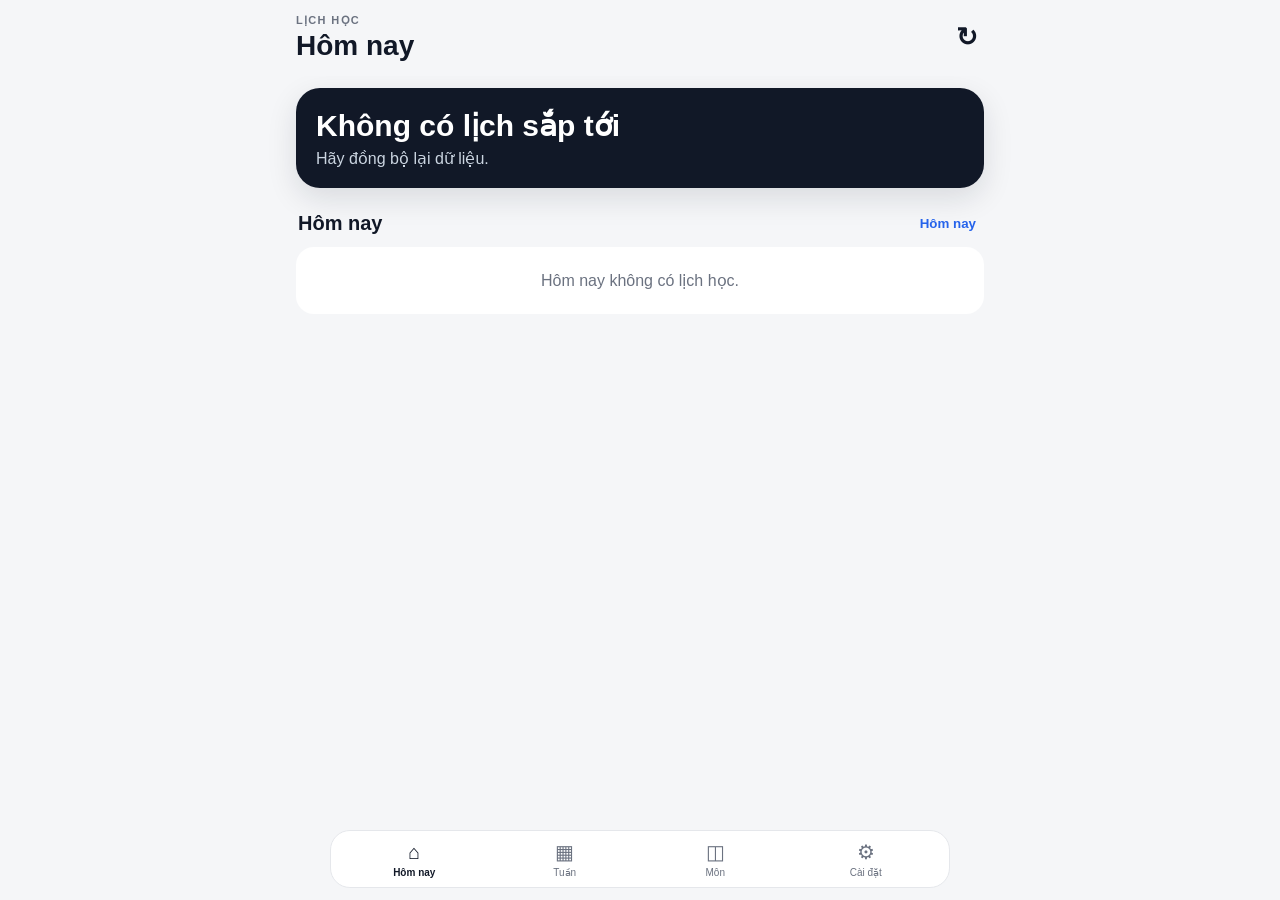
==== index.html @ d0ca8372 "UPDATE" ====
<!doctype html>
<html lang="vi">
<head>
  <meta charset="utf-8">
  <meta name="viewport" content="width=device-width,initial-scale=1,viewport-fit=cover">
  <meta name="theme-color" content="#111827">
  <meta name="apple-mobile-web-app-capable" content="yes">
  <meta name="apple-mobile-web-app-status-bar-style" content="black-translucent">
  <meta name="apple-mobile-web-app-title" content="Lịch học">
  <link rel="manifest" href="manifest.json">
  <link rel="apple-touch-icon" href="icon.svg">
  <link rel="stylesheet" href="styles.css">
  <title>Lịch học</title>
</head>
<body>
  <header class="topbar">
    <div>
      <div class="eyebrow">LỊCH HỌC</div>
      <h1 id="pageTitle">Hôm nay</h1>
    </div>
    <button class="icon-btn" id="syncBtn" aria-label="Đồng bộ">↻</button>
  </header>

  <main id="app">
    <section id="home" class="page active">
      <div id="summaryCard" class="hero-card"></div>
      <div class="section-head"><h2>Hôm nay</h2><button id="todayBtn" class="text-btn">Hôm nay</button></div>
      <div id="todayList"></div>
    </section>

    <section id="week" class="page">
      <div class="section-head">
        <h2>Tuần này</h2>
        <input id="weekPicker" type="date" aria-label="Chọn ngày">
      </div>
      <div id="weekGrid"></div>
    </section>

    <section id="subjects" class="page">
      <div class="section-head"><h2>Môn học</h2></div>
      <div id="subjectList"></div>
    </section>

    <section id="settings" class="page">
      <div class="section-head"><h2>Cài đặt</h2></div>
      <div class="settings-card">
        <label>URL dữ liệu JSON / Apps Script
          <input id="apiUrl" type="url" placeholder="https://script.google.com/macros/s/.../exec">
        </label>
        <label>URL CSV Google Sheets (dùng nếu chưa có API)
          <input id="csvUrl" type="url" placeholder="https://docs.google.com/spreadsheets/d/.../export?format=csv&gid=...">
        </label>
        <label>Nhắc trước (phút)
          <select id="reminderMinutes">
            <option value="5">5</option><option value="10">10</option><option value="15" selected>15</option>
            <option value="30">30</option><option value="60">60</option>
          </select>
        </label>
        <div class="settings-actions">
          <button id="saveSettings" class="primary">Lưu cấu hình</button>
          <button id="notifyBtn" class="secondary">Cho phép thông báo</button>
          <button id="demoBtn" class="secondary">Dùng dữ liệu mẫu</button>
        </div>
        <p class="hint">App lưu lịch đã đồng bộ trong máy để vẫn xem được khi mất mạng. Trên iPhone, hãy mở app bằng Safari rồi chọn “Add to Home Screen”.</p>
      </div>
      <div class="settings-card">
        <h3>Trạng thái</h3>
        <div id="status"></div>
      </div>
    </section>
  </main>

  <nav class="bottom-nav">
    <button data-page="home" class="nav-item active"><span>⌂</span><small>Hôm nay</small></button>
    <button data-page="week" class="nav-item"><span>▦</span><small>Tuần</small></button>
    <button data-page="subjects" class="nav-item"><span>◫</span><small>Môn</small></button>
    <button data-page="settings" class="nav-item"><span>⚙</span><small>Cài đặt</small></button>
  </nav>

  <script src="app.js"></script>
</body>
</html>
---- styles.css ----
*{box-sizing:border-box}html,body{margin:0;background:#f5f6f8;color:#111827;font-family:-apple-system,BlinkMacSystemFont,"SF Pro Display","Segoe UI",sans-serif}body{padding-bottom:90px}.topbar{position:sticky;top:0;z-index:5;padding:calc(14px + env(safe-area-inset-top)) 18px 14px;background:rgba(245,246,248,.94);backdrop-filter:blur(16px);display:flex;justify-content:space-between;align-items:center}.eyebrow{font-size:11px;font-weight:700;letter-spacing:.12em;color:#6b7280}h1{font-size:28px;line-height:1.1;margin:4px 0 0}h2{font-size:20px;margin:0}h3{font-size:16px;margin:0 0 12px}.page{display:none;padding:8px 16px 24px;max-width:720px;margin:auto}.page.active{display:block}.hero-card{background:#111827;color:white;border-radius:24px;padding:20px;margin:4px 0 24px;box-shadow:0 10px 30px rgba(17,24,39,.12)}.hero-card .big{font-size:30px;font-weight:750}.hero-card .muted{color:#cbd5e1;margin-top:6px}.section-head{display:flex;justify-content:space-between;align-items:center;margin:18px 2px 12px}.text-btn,.icon-btn{border:0;background:transparent;color:#2563eb;font-weight:650}.icon-btn{font-size:26px;color:#111827}.event{background:white;border-radius:18px;padding:15px;margin:10px 0;display:grid;grid-template-columns:66px 1fr;gap:12px;box-shadow:0 2px 10px rgba(0,0,0,.04)}.event .time{font-weight:750;font-size:14px}.event .subject{font-weight:700;font-size:16px}.event .meta{font-size:13px;color:#6b7280;margin-top:5px}.event.current{outline:2px solid #111827}.event.done{opacity:.55}.day-card{background:white;border-radius:18px;padding:14px;margin:10px 0}.day-title{display:flex;justify-content:space-between;font-weight:750}.empty{background:white;border-radius:18px;padding:24px;text-align:center;color:#6b7280}.subject-card,.settings-card{background:white;border-radius:18px;padding:16px;margin:10px 0}.subject-row{display:flex;justify-content:space-between;gap:10px}.badge{display:inline-block;padding:5px 8px;border-radius:999px;background:#eef2ff;color:#3730a3;font-size:11px;font-weight:700}.settings-card label{display:block;font-size:13px;font-weight:650;margin:14px 0}.settings-card input,.settings-card select{width:100%;margin-top:7px;padding:12px;border:1px solid #d1d5db;border-radius:12px;background:#fff;font-size:14px}.settings-actions{display:grid;gap:9px;margin-top:16px}.primary,.secondary{border:0;border-radius:13px;padding:12px;font-weight:700}.primary{background:#111827;color:#fff}.secondary{background:#eef0f3;color:#111827}.hint{font-size:12px;line-height:1.5;color:#6b7280}.bottom-nav{position:fixed;z-index:10;bottom:0;left:0;right:0;padding:8px 8px calc(8px + env(safe-area-inset-bottom));background:rgba(255,255,255,.94);backdrop-filter:blur(18px);border-top:1px solid #e5e7eb;display:grid;grid-template-columns:repeat(4,1fr)}.nav-item{border:0;background:transparent;color:#6b7280;font-size:20px}.nav-item small{display:block;font-size:10px;margin-top:3px}.nav-item.active{color:#111827;font-weight:750}@media(min-width:700px){.bottom-nav{left:50%;right:auto;width:620px;transform:translateX(-50%);border:1px solid #e5e7eb;border-radius:20px;bottom:12px}.topbar{padding-left:max(18px,calc((100vw - 720px)/2 + 16px));padding-right:max(18px,calc((100vw - 720px)/2 + 16px))}}
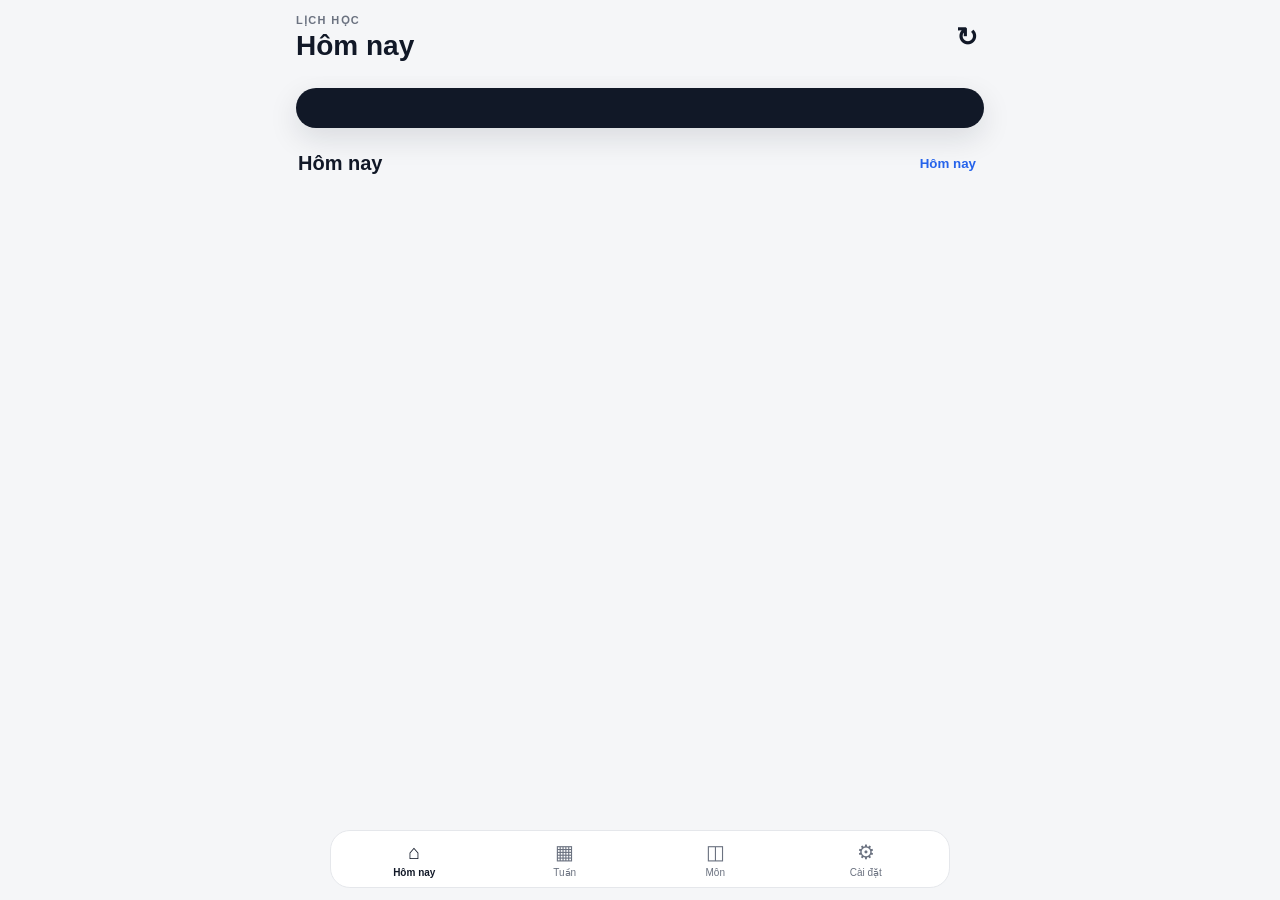
==== commit 78ec82ab: "feat: rebuild schedule PWA shell" ====
--- a/index.html
+++ b/index.html
@@ -13,70 +13,64 @@
   <title>Lịch học</title>
 </head>
 <body>
-  <header class="topbar">
-    <div>
-      <div class="eyebrow">LỊCH HỌC</div>
-      <h1 id="pageTitle">Hôm nay</h1>
+<header class="topbar">
+  <div><div class="eyebrow">LỊCH HỌC</div><h1 id="pageTitle">Hôm nay</h1></div>
+  <button class="icon-btn" id="syncBtn" aria-label="Đồng bộ">↻</button>
+</header>
+
+<main>
+  <section id="home" class="page active">
+    <div id="summaryCard" class="hero-card"></div>
+    <div class="section-head"><h2>Hôm nay</h2><button id="todayBtn" class="text-btn">Hôm nay</button></div>
+    <div id="todayList"></div>
+  </section>
+
+  <section id="week" class="page">
+    <div class="section-head"><h2>7 ngày</h2><input id="weekPicker" type="date" aria-label="Chọn ngày"></div>
+    <div id="weekGrid"></div>
+  </section>
+
+  <section id="subjects" class="page">
+    <div class="section-head"><h2>Môn học</h2></div>
+    <div id="subjectList"></div>
+  </section>
+
+  <section id="settings" class="page">
+    <div class="section-head"><h2>Cài đặt</h2></div>
+    <div class="settings-card">
+      <label>Apps Script Web App URL
+        <input id="apiUrl" type="url" placeholder="https://script.google.com/macros/s/.../exec" autocomplete="off">
+      </label>
+      <label>API token nếu Apps Script đã bật token
+        <input id="apiToken" type="password" placeholder="Không bắt buộc" autocomplete="off">
+      </label>
+      <label>Nhắc trước
+        <select id="reminderMinutes">
+          <option value="5">5 phút</option><option value="10">10 phút</option>
+          <option value="15" selected>15 phút</option><option value="30">30 phút</option>
+          <option value="60">60 phút</option>
+        </select>
+      </label>
+      <div class="settings-actions">
+        <button id="saveSettings" class="primary">Lưu & đồng bộ</button>
+        <button id="notifyBtn" class="secondary">Cho phép thông báo</button>
+        <button id="demoBtn" class="secondary">Dữ liệu mẫu</button>
+      </div>
+      <p class="hint">Lịch đã đồng bộ được lưu trên máy để xem offline. Trên iPhone: mở bằng Safari → Chia sẻ → Add to Home Screen.</p>
     </div>
-    <button class="icon-btn" id="syncBtn" aria-label="Đồng bộ">↻</button>
-  </header>
+    <div class="settings-card">
+      <h3>Trạng thái</h3>
+      <div id="status">Chưa đồng bộ</div>
+    </div>
+  </section>
+</main>
 
-  <main id="app">
-    <section id="home" class="page active">
-      <div id="summaryCard" class="hero-card"></div>
-      <div class="section-head"><h2>Hôm nay</h2><button id="todayBtn" class="text-btn">Hôm nay</button></div>
-      <div id="todayList"></div>
-    </section>
-
-    <section id="week" class="page">
-      <div class="section-head">
-        <h2>Tuần này</h2>
-        <input id="weekPicker" type="date" aria-label="Chọn ngày">
-      </div>
-      <div id="weekGrid"></div>
-    </section>
-
-    <section id="subjects" class="page">
-      <div class="section-head"><h2>Môn học</h2></div>
-      <div id="subjectList"></div>
-    </section>
-
-    <section id="settings" class="page">
-      <div class="section-head"><h2>Cài đặt</h2></div>
-      <div class="settings-card">
-        <label>URL dữ liệu JSON / Apps Script
-          <input id="apiUrl" type="url" placeholder="https://script.google.com/macros/s/.../exec">
-        </label>
-        <label>URL CSV Google Sheets (dùng nếu chưa có API)
-          <input id="csvUrl" type="url" placeholder="https://docs.google.com/spreadsheets/d/.../export?format=csv&gid=...">
-        </label>
-        <label>Nhắc trước (phút)
-          <select id="reminderMinutes">
-            <option value="5">5</option><option value="10">10</option><option value="15" selected>15</option>
-            <option value="30">30</option><option value="60">60</option>
-          </select>
-        </label>
-        <div class="settings-actions">
-          <button id="saveSettings" class="primary">Lưu cấu hình</button>
-          <button id="notifyBtn" class="secondary">Cho phép thông báo</button>
-          <button id="demoBtn" class="secondary">Dùng dữ liệu mẫu</button>
-        </div>
-        <p class="hint">App lưu lịch đã đồng bộ trong máy để vẫn xem được khi mất mạng. Trên iPhone, hãy mở app bằng Safari rồi chọn “Add to Home Screen”.</p>
-      </div>
-      <div class="settings-card">
-        <h3>Trạng thái</h3>
-        <div id="status"></div>
-      </div>
-    </section>
-  </main>
-
-  <nav class="bottom-nav">
-    <button data-page="home" class="nav-item active"><span>⌂</span><small>Hôm nay</small></button>
-    <button data-page="week" class="nav-item"><span>▦</span><small>Tuần</small></button>
-    <button data-page="subjects" class="nav-item"><span>◫</span><small>Môn</small></button>
-    <button data-page="settings" class="nav-item"><span>⚙</span><small>Cài đặt</small></button>
-  </nav>
-
-  <script src="app.js"></script>
+<nav class="bottom-nav">
+  <button data-page="home" class="nav-item active"><span>⌂</span><small>Hôm nay</small></button>
+  <button data-page="week" class="nav-item"><span>▦</span><small>Tuần</small></button>
+  <button data-page="subjects" class="nav-item"><span>◫</span><small>Môn</small></button>
+  <button data-page="settings" class="nav-item"><span>⚙</span><small>Cài đặt</small></button>
+</nav>
+<script src="app.js"></script>
 </body>
 </html>
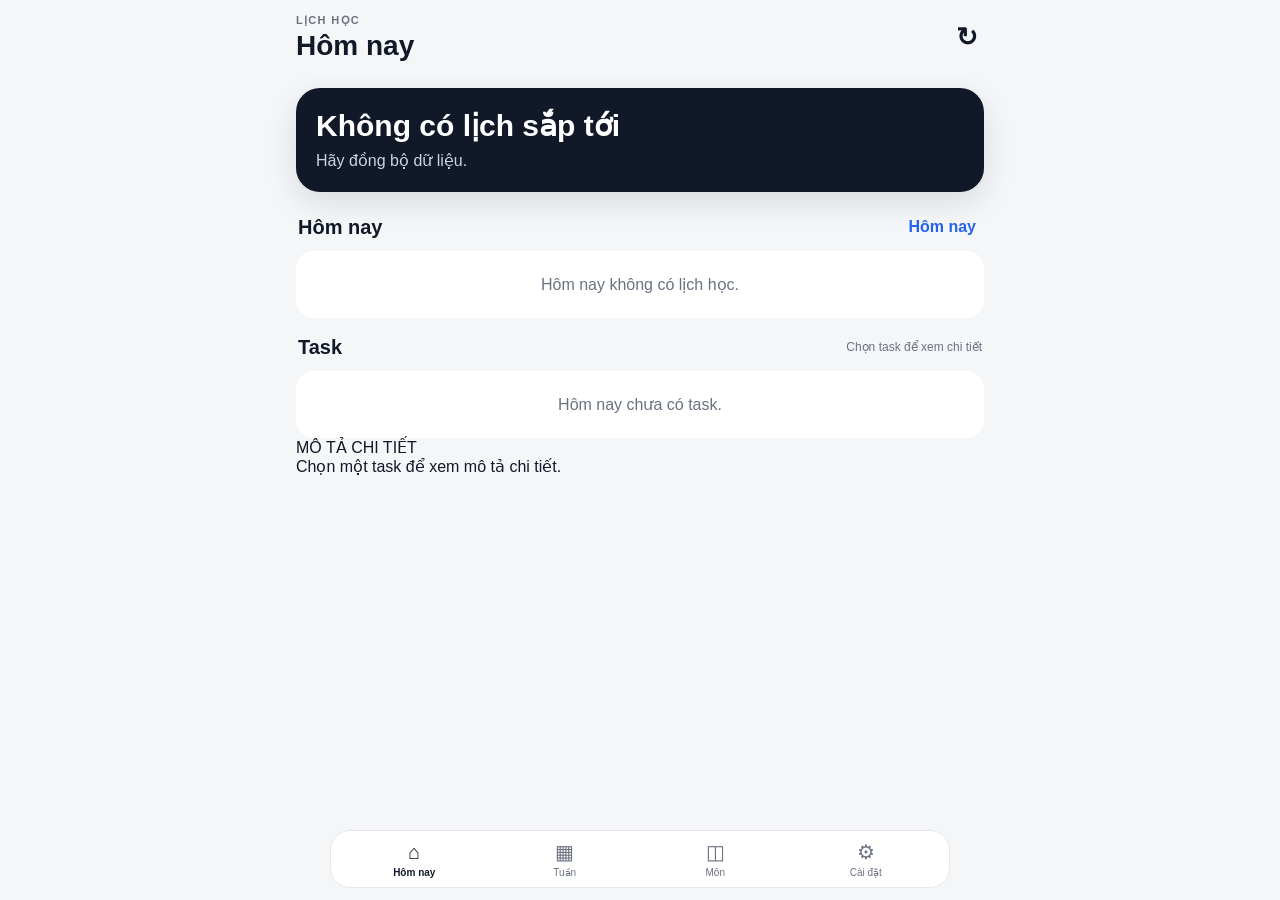
==== commit 21663edd: "feat: add task and detail sections" ====
--- a/index.html
+++ b/index.html
@@ -23,6 +23,13 @@
     <div id="summaryCard" class="hero-card"></div>
     <div class="section-head"><h2>Hôm nay</h2><button id="todayBtn" class="text-btn">Hôm nay</button></div>
     <div id="todayList"></div>
+
+    <div class="section-head task-head"><h2>Task</h2><span class="hint">Chọn task để xem chi tiết</span></div>
+    <div id="taskList" class="task-list"></div>
+    <div class="detail-card">
+      <div class="detail-label">MÔ TẢ CHI TIẾT</div>
+      <div id="taskDetail" class="task-detail"></div>
+    </div>
   </section>
 
   <section id="week" class="page">
--- a/styles.css
+++ b/styles.css
@@ -1 +1,23 @@
-*{box-sizing:border-box}html,body{margin:0;background:#f5f6f8;color:#111827;font-family:-apple-system,BlinkMacSystemFont,"SF Pro Display","Segoe UI",sans-serif}body{padding-bottom:90px}.topbar{position:sticky;top:0;z-index:5;padding:calc(14px + env(safe-area-inset-top)) 18px 14px;background:rgba(245,246,248,.94);backdrop-filter:blur(16px);display:flex;justify-content:space-between;align-items:center}.eyebrow{font-size:11px;font-weight:700;letter-spacing:.12em;color:#6b7280}h1{font-size:28px;line-height:1.1;margin:4px 0 0}h2{font-size:20px;margin:0}h3{font-size:16px;margin:0 0 12px}.page{display:none;padding:8px 16px 24px;max-width:720px;margin:auto}.page.active{display:block}.hero-card{background:#111827;color:white;border-radius:24px;padding:20px;margin:4px 0 24px;box-shadow:0 10px 30px rgba(17,24,39,.12)}.hero-card .big{font-size:30px;font-weight:750}.hero-card .muted{color:#cbd5e1;margin-top:6px}.section-head{display:flex;justify-content:space-between;align-items:center;margin:18px 2px 12px}.text-btn,.icon-btn{border:0;background:transparent;color:#2563eb;font-weight:650}.icon-btn{font-size:26px;color:#111827}.event{background:white;border-radius:18px;padding:15px;margin:10px 0;display:grid;grid-template-columns:66px 1fr;gap:12px;box-shadow:0 2px 10px rgba(0,0,0,.04)}.event .time{font-weight:750;font-size:14px}.event .subject{font-weight:700;font-size:16px}.event .meta{font-size:13px;color:#6b7280;margin-top:5px}.event.current{outline:2px solid #111827}.event.done{opacity:.55}.day-card{background:white;border-radius:18px;padding:14px;margin:10px 0}.day-title{display:flex;justify-content:space-between;font-weight:750}.empty{background:white;border-radius:18px;padding:24px;text-align:center;color:#6b7280}.subject-card,.settings-card{background:white;border-radius:18px;padding:16px;margin:10px 0}.subject-row{display:flex;justify-content:space-between;gap:10px}.badge{display:inline-block;padding:5px 8px;border-radius:999px;background:#eef2ff;color:#3730a3;font-size:11px;font-weight:700}.settings-card label{display:block;font-size:13px;font-weight:650;margin:14px 0}.settings-card input,.settings-card select{width:100%;margin-top:7px;padding:12px;border:1px solid #d1d5db;border-radius:12px;background:#fff;font-size:14px}.settings-actions{display:grid;gap:9px;margin-top:16px}.primary,.secondary{border:0;border-radius:13px;padding:12px;font-weight:700}.primary{background:#111827;color:#fff}.secondary{background:#eef0f3;color:#111827}.hint{font-size:12px;line-height:1.5;color:#6b7280}.bottom-nav{position:fixed;z-index:10;bottom:0;left:0;right:0;padding:8px 8px calc(8px + env(safe-area-inset-bottom));background:rgba(255,255,255,.94);backdrop-filter:blur(18px);border-top:1px solid #e5e7eb;display:grid;grid-template-columns:repeat(4,1fr)}.nav-item{border:0;background:transparent;color:#6b7280;font-size:20px}.nav-item small{display:block;font-size:10px;margin-top:3px}.nav-item.active{color:#111827;font-weight:750}@media(min-width:700px){.bottom-nav{left:50%;right:auto;width:620px;transform:translateX(-50%);border:1px solid #e5e7eb;border-radius:20px;bottom:12px}.topbar{padding-left:max(18px,calc((100vw - 720px)/2 + 16px));padding-right:max(18px,calc((100vw - 720px)/2 + 16px))}}+*{box-sizing:border-box}
+html,body{margin:0;background:#f5f6f8;color:#111827;font-family:-apple-system,BlinkMacSystemFont,"SF Pro Display","Segoe UI",sans-serif}
+body{padding-bottom:92px}
+button,input,select{font:inherit}
+.topbar{position:sticky;top:0;z-index:5;padding:calc(14px + env(safe-area-inset-top)) 18px 14px;background:rgba(245,246,248,.94);backdrop-filter:blur(16px);display:flex;justify-content:space-between;align-items:center}
+.eyebrow{font-size:11px;font-weight:750;letter-spacing:.12em;color:#6b7280}
+h1{font-size:28px;line-height:1.1;margin:4px 0 0}h2{font-size:20px;margin:0}h3{font-size:16px;margin:0 0 12px}
+.page{display:none;padding:8px 16px 24px;max-width:720px;margin:auto}.page.active{display:block}
+.hero-card{background:#111827;color:white;border-radius:24px;padding:20px;margin:4px 0 24px;box-shadow:0 10px 30px rgba(17,24,39,.12)}
+.hero-card .big{font-size:30px;font-weight:750}.hero-card .muted{color:#cbd5e1;margin-top:6px;line-height:1.45}
+.section-head{display:flex;justify-content:space-between;align-items:center;margin:18px 2px 12px;gap:12px}
+.section-head input{max-width:155px;padding:9px;border:1px solid #d1d5db;border-radius:10px;background:#fff}
+.text-btn,.icon-btn{border:0;background:transparent;color:#2563eb;font-weight:650}.icon-btn{font-size:26px;color:#111827}
+.event{background:#fff;border-radius:18px;padding:15px;margin:10px 0;display:grid;grid-template-columns:70px 1fr;gap:12px;box-shadow:0 2px 10px rgba(0,0,0,.04)}
+.event .time{font-weight:750;font-size:14px}.event .time small{display:block;color:#6b7280;margin-top:2px}.event .subject{font-weight:700;font-size:16px}.event .meta{font-size:13px;color:#6b7280;margin-top:5px;line-height:1.4}
+.event.current{outline:2px solid #111827}.event.done{opacity:.55}
+.day-card{background:#fff;border-radius:18px;padding:14px;margin:10px 0}.day-title{display:flex;justify-content:space-between;gap:10px;font-weight:750}.empty{background:#fff;border-radius:18px;padding:24px;text-align:center;color:#6b7280}.empty-inline{padding:12px 0}
+.subject-card,.settings-card{background:#fff;border-radius:18px;padding:16px;margin:10px 0}.subject-row{display:flex;justify-content:space-between;gap:10px}.badge{display:inline-block;padding:5px 8px;border-radius:999px;background:#eef2ff;color:#3730a3;font-size:11px;font-weight:700}
+.settings-card label{display:block;font-size:13px;font-weight:650;margin:14px 0}.settings-card input,.settings-card select{width:100%;margin-top:7px;padding:12px;border:1px solid #d1d5db;border-radius:12px;background:#fff;font-size:14px}
+.settings-actions{display:grid;gap:9px;margin-top:16px}.primary,.secondary{border:0;border-radius:13px;padding:12px;font-weight:700}.primary{background:#111827;color:#fff}.secondary{background:#eef0f3;color:#111827}
+.hint{font-size:12px;line-height:1.5;color:#6b7280}.bottom-nav{position:fixed;z-index:10;bottom:0;left:0;right:0;padding:8px 8px calc(8px + env(safe-area-inset-bottom));background:rgba(255,255,255,.94);backdrop-filter:blur(18px);border-top:1px solid #e5e7eb;display:grid;grid-template-columns:repeat(4,1fr)}
+.nav-item{border:0;background:transparent;color:#6b7280;font-size:20px}.nav-item small{display:block;font-size:10px;margin-top:3px}.nav-item.active{color:#111827;font-weight:750}
+@media(min-width:700px){.bottom-nav{left:50%;right:auto;width:620px;transform:translateX(-50%);border:1px solid #e5e7eb;border-radius:20px;bottom:12px}.topbar{padding-left:max(18px,calc((100vw - 720px)/2 + 16px));padding-right:max(18px,calc((100vw - 720px)/2 + 16px))}}
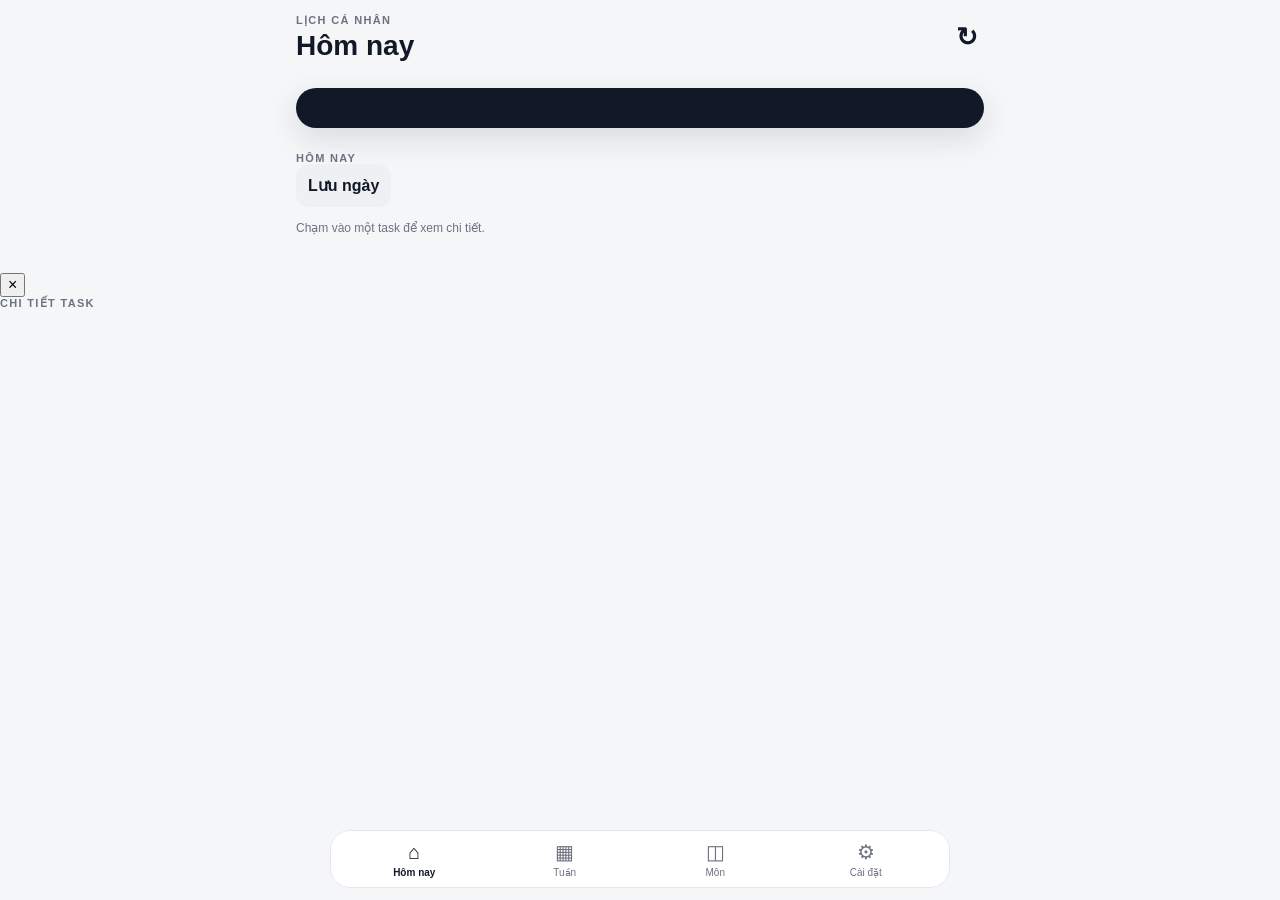
==== commit 28e35009: "feat: redesign schedule UI and task details" ====
--- a/index.html
+++ b/index.html
@@ -10,35 +10,47 @@
   <link rel="manifest" href="manifest.json">
   <link rel="apple-touch-icon" href="icon.svg">
   <link rel="stylesheet" href="styles.css">
-  <title>Lịch học</title>
+  <title>Lịch cá nhân</title>
 </head>
 <body>
 <header class="topbar">
-  <div><div class="eyebrow">LỊCH HỌC</div><h1 id="pageTitle">Hôm nay</h1></div>
+  <div>
+    <div class="eyebrow">LỊCH CÁ NHÂN</div>
+    <h1 id="pageTitle">Hôm nay</h1>
+  </div>
   <button class="icon-btn" id="syncBtn" aria-label="Đồng bộ">↻</button>
 </header>
 
 <main>
   <section id="home" class="page active">
     <div id="summaryCard" class="hero-card"></div>
-    <div class="section-head"><h2>Hôm nay</h2><button id="todayBtn" class="text-btn">Hôm nay</button></div>
-    <div id="todayList"></div>
 
-    <div class="section-head task-head"><h2>Task</h2><span class="hint">Chọn task để xem chi tiết</span></div>
-    <div id="taskList" class="task-list"></div>
-    <div class="detail-card">
-      <div class="detail-label">MÔ TẢ CHI TIẾT</div>
-      <div id="taskDetail" class="task-detail"></div>
+    <div class="day-toolbar">
+      <div>
+        <div class="eyebrow">HÔM NAY</div>
+        <h2 id="todayLabel"></h2>
+      </div>
+      <button id="finalizeBtn" class="secondary small-btn">Lưu ngày</button>
     </div>
+
+    <div id="todayList" class="timeline"></div>
+    <p class="hint center-hint">Chạm vào một task để xem chi tiết.</p>
   </section>
 
   <section id="week" class="page">
-    <div class="section-head"><h2>7 ngày</h2><input id="weekPicker" type="date" aria-label="Chọn ngày"></div>
-    <div id="weekGrid"></div>
+    <div class="section-head">
+      <div>
+        <div class="eyebrow">LỊCH ĐÃ LƯU</div>
+        <h2>Tuần này</h2>
+      </div>
+      <button id="weekTodayBtn" class="text-btn">Hôm nay</button>
+    </div>
+    <div id="weekStrip" class="week-strip"></div>
+    <div id="weekContent"></div>
   </section>
 
   <section id="subjects" class="page">
-    <div class="section-head"><h2>Môn học</h2></div>
+    <div class="section-head"><h2>Môn / nhóm việc</h2></div>
     <div id="subjectList"></div>
   </section>
 
@@ -53,8 +65,10 @@
       </label>
       <label>Nhắc trước
         <select id="reminderMinutes">
-          <option value="5">5 phút</option><option value="10">10 phút</option>
-          <option value="15" selected>15 phút</option><option value="30">30 phút</option>
+          <option value="5">5 phút</option>
+          <option value="10">10 phút</option>
+          <option value="15" selected>15 phút</option>
+          <option value="30">30 phút</option>
           <option value="60">60 phút</option>
         </select>
       </label>
@@ -63,7 +77,7 @@
         <button id="notifyBtn" class="secondary">Cho phép thông báo</button>
         <button id="demoBtn" class="secondary">Dữ liệu mẫu</button>
       </div>
-      <p class="hint">Lịch đã đồng bộ được lưu trên máy để xem offline. Trên iPhone: mở bằng Safari → Chia sẻ → Add to Home Screen.</p>
+      <p class="hint">Lịch hôm nay được lấy từ Google Sheet. Các ngày đã chốt được lưu trên thiết bị để xem lại theo tuần.</p>
     </div>
     <div class="settings-card">
       <h3>Trạng thái</h3>
@@ -78,6 +92,18 @@
   <button data-page="subjects" class="nav-item"><span>◫</span><small>Môn</small></button>
   <button data-page="settings" class="nav-item"><span>⚙</span><small>Cài đặt</small></button>
 </nav>
+
+<div id="taskModal" class="modal hidden" role="dialog" aria-modal="true" aria-labelledby="modalTitle">
+  <div class="modal-backdrop" data-close-modal></div>
+  <div class="modal-sheet">
+    <button class="modal-close" data-close-modal aria-label="Đóng">×</button>
+    <div class="eyebrow">CHI TIẾT TASK</div>
+    <h2 id="modalTitle"></h2>
+    <div id="modalMeta" class="modal-meta"></div>
+    <div id="modalDescription" class="modal-description"></div>
+  </div>
+</div>
+
 <script src="app.js"></script>
 </body>
 </html>
--- a/styles.css
+++ b/styles.css
@@ -20,4 +20,5 @@
 .settings-actions{display:grid;gap:9px;margin-top:16px}.primary,.secondary{border:0;border-radius:13px;padding:12px;font-weight:700}.primary{background:#111827;color:#fff}.secondary{background:#eef0f3;color:#111827}
 .hint{font-size:12px;line-height:1.5;color:#6b7280}.bottom-nav{position:fixed;z-index:10;bottom:0;left:0;right:0;padding:8px 8px calc(8px + env(safe-area-inset-bottom));background:rgba(255,255,255,.94);backdrop-filter:blur(18px);border-top:1px solid #e5e7eb;display:grid;grid-template-columns:repeat(4,1fr)}
 .nav-item{border:0;background:transparent;color:#6b7280;font-size:20px}.nav-item small{display:block;font-size:10px;margin-top:3px}.nav-item.active{color:#111827;font-weight:750}
-@media(min-width:700px){.bottom-nav{left:50%;right:auto;width:620px;transform:translateX(-50%);border:1px solid #e5e7eb;border-radius:20px;bottom:12px}.topbar{padding-left:max(18px,calc((100vw - 720px)/2 + 16px));padding-right:max(18px,calc((100vw - 720px)/2 + 16px))}}+@media(min-width:700px){.bottom-nav{left:50%;right:auto;width:620px;transform:translateX(-50%);border:1px solid #e5e7eb;border-radius:20px;bottom:12px}.topbar{padding-left:max(18px,calc((100vw - 720px)/2 + 16px));padding-right:max(18px,calc((100vw - 720px)/2 + 16px))}}
+.task-head{margin-top:24px}.task-list{display:grid;gap:8px}.task-item{width:100%;border:1px solid #e5e7eb;background:#fff;border-radius:14px;padding:13px;text-align:left;display:grid;grid-template-columns:58px 1fr;gap:10px;align-items:center;color:#111827;cursor:pointer}.task-item.active{border-color:#111827;box-shadow:0 2px 8px rgba(0,0,0,.06)}.task-time{font-size:12px;font-weight:750;color:#6b7280}.detail-card{background:#fff;border-radius:18px;padding:16px;margin:12px 0 4px;border:1px solid #e5e7eb}.detail-label{font-size:10px;letter-spacing:.1em;font-weight:800;color:#6b7280;margin-bottom:10px}.detail-title{font-size:18px;font-weight:750}.detail-body{font-size:14px;line-height:1.55;color:#374151}.detail-body p{margin:8px 0}.detail-empty{font-size:13px;color:#9ca3af;padding:4px 0}
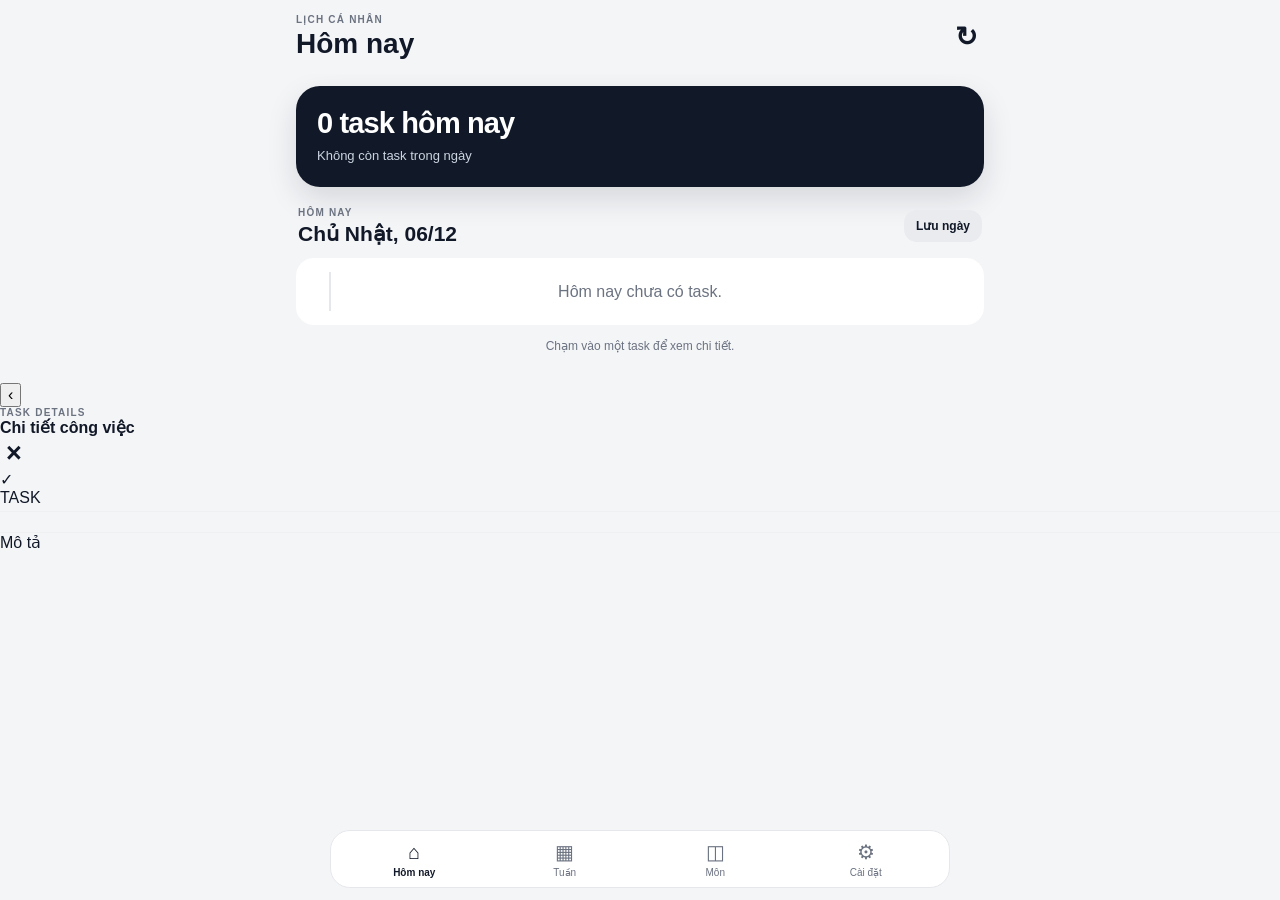
==== commit 826182b4: "Redesign task detail as full-screen pushed page" ====
--- a/index.html
+++ b/index.html
@@ -93,14 +93,26 @@
   <button data-page="settings" class="nav-item"><span>⚙</span><small>Cài đặt</small></button>
 </nav>
 
-<div id="taskModal" class="modal hidden" role="dialog" aria-modal="true" aria-labelledby="modalTitle">
-  <div class="modal-backdrop" data-close-modal></div>
-  <div class="modal-sheet">
-    <button class="modal-close" data-close-modal aria-label="Đóng">×</button>
-    <div class="eyebrow">CHI TIẾT TASK</div>
-    <h2 id="modalTitle"></h2>
-    <div id="modalMeta" class="modal-meta"></div>
-    <div id="modalDescription" class="modal-description"></div>
+<div id="taskModal" class="task-page hidden" role="dialog" aria-modal="true" aria-labelledby="modalTitle">
+  <div class="task-page-topbar">
+    <button class="back-btn" data-close-modal aria-label="Quay lại">‹</button>
+    <div>
+      <div class="eyebrow">TASK DETAILS</div>
+      <strong>Chi tiết công việc</strong>
+    </div>
+    <button class="icon-btn ghost" data-close-modal aria-label="Đóng">×</button>
+  </div>
+  <div class="task-page-scroll">
+    <div class="detail-hero">
+      <div class="detail-icon">✓</div>
+      <div class="detail-category">TASK</div>
+      <h2 id="modalTitle"></h2>
+      <div id="modalMeta" class="modal-meta"></div>
+    </div>
+    <div class="detail-section">
+      <div class="detail-section-title">Mô tả</div>
+      <div id="modalDescription" class="modal-description"></div>
+    </div>
   </div>
 </div>
 
--- a/styles.css
+++ b/styles.css
@@ -1,24 +1,36 @@
 *{box-sizing:border-box}
-html,body{margin:0;background:#f5f6f8;color:#111827;font-family:-apple-system,BlinkMacSystemFont,"SF Pro Display","Segoe UI",sans-serif}
+html,body{margin:0;background:#f4f5f7;color:#111827;font-family:-apple-system,BlinkMacSystemFont,"SF Pro Display","Segoe UI",sans-serif}
 body{padding-bottom:92px}
 button,input,select{font:inherit}
-.topbar{position:sticky;top:0;z-index:5;padding:calc(14px + env(safe-area-inset-top)) 18px 14px;background:rgba(245,246,248,.94);backdrop-filter:blur(16px);display:flex;justify-content:space-between;align-items:center}
-.eyebrow{font-size:11px;font-weight:750;letter-spacing:.12em;color:#6b7280}
-h1{font-size:28px;line-height:1.1;margin:4px 0 0}h2{font-size:20px;margin:0}h3{font-size:16px;margin:0 0 12px}
-.page{display:none;padding:8px 16px 24px;max-width:720px;margin:auto}.page.active{display:block}
-.hero-card{background:#111827;color:white;border-radius:24px;padding:20px;margin:4px 0 24px;box-shadow:0 10px 30px rgba(17,24,39,.12)}
-.hero-card .big{font-size:30px;font-weight:750}.hero-card .muted{color:#cbd5e1;margin-top:6px;line-height:1.45}
-.section-head{display:flex;justify-content:space-between;align-items:center;margin:18px 2px 12px;gap:12px}
-.section-head input{max-width:155px;padding:9px;border:1px solid #d1d5db;border-radius:10px;background:#fff}
-.text-btn,.icon-btn{border:0;background:transparent;color:#2563eb;font-weight:650}.icon-btn{font-size:26px;color:#111827}
-.event{background:#fff;border-radius:18px;padding:15px;margin:10px 0;display:grid;grid-template-columns:70px 1fr;gap:12px;box-shadow:0 2px 10px rgba(0,0,0,.04)}
-.event .time{font-weight:750;font-size:14px}.event .time small{display:block;color:#6b7280;margin-top:2px}.event .subject{font-weight:700;font-size:16px}.event .meta{font-size:13px;color:#6b7280;margin-top:5px;line-height:1.4}
-.event.current{outline:2px solid #111827}.event.done{opacity:.55}
-.day-card{background:#fff;border-radius:18px;padding:14px;margin:10px 0}.day-title{display:flex;justify-content:space-between;gap:10px;font-weight:750}.empty{background:#fff;border-radius:18px;padding:24px;text-align:center;color:#6b7280}.empty-inline{padding:12px 0}
+button{ -webkit-tap-highlight-color:transparent }
+.topbar{position:sticky;top:0;z-index:20;padding:calc(14px + env(safe-area-inset-top)) 18px 14px;background:rgba(244,245,247,.92);backdrop-filter:blur(18px);display:flex;justify-content:space-between;align-items:center}
+.eyebrow{font-size:10px;font-weight:800;letter-spacing:.12em;color:#6b7280}
+h1{font-size:28px;line-height:1.1;margin:4px 0 0}h2{font-size:21px;margin:4px 0 0}h3{font-size:16px;margin:0 0 12px}
+.page{display:none;padding:8px 16px 28px;max-width:720px;margin:auto}.page.active{display:block}
+.icon-btn,.text-btn{border:0;background:transparent;color:#111827;font-weight:750}.icon-btn{font-size:27px}.text-btn{color:#2563eb;font-size:13px}
+.hero-card{background:#111827;color:#fff;border-radius:24px;padding:21px;margin:4px 0 20px;box-shadow:0 12px 30px rgba(17,24,39,.13)}
+.hero-card .big{font-size:29px;font-weight:800;letter-spacing:-.03em}.hero-card .muted{color:#cbd5e1;margin-top:7px;line-height:1.45;font-size:13px}
+.day-toolbar{display:flex;align-items:center;justify-content:space-between;gap:12px;margin:4px 2px 12px}
+.small-btn{padding:9px 12px!important;font-size:12px!important}
+.timeline{position:relative}
+.timeline:before{content:"";position:absolute;left:33px;top:14px;bottom:14px;width:2px;background:#e5e7eb}
+.event{position:relative;width:100%;border:1px solid #e7e9ed;background:#fff;border-radius:18px;padding:14px 14px 14px 12px;margin:9px 0;display:grid;grid-template-columns:54px 12px 1fr;gap:0;align-items:start;text-align:left;box-shadow:0 2px 10px rgba(0,0,0,.035);cursor:pointer;transition:transform .12s ease,box-shadow .12s ease}
+.event:active{transform:scale(.985)}
+.event .dot{width:10px;height:10px;border-radius:50%;background:#111827;margin-top:5px;z-index:1;box-shadow:0 0 0 4px #fff}
+.event .time{font-weight:800;font-size:13px;line-height:1.2;color:#374151}.event .time small{display:block;color:#9ca3af;margin-top:3px;font-weight:600}
+.event .subject{font-weight:750;font-size:16px;line-height:1.25}.event .meta{font-size:13px;color:#6b7280;margin-top:5px;line-height:1.4;display:-webkit-box;-webkit-line-clamp:2;-webkit-box-orient:vertical;overflow:hidden}
+.event.current{border-color:#111827;box-shadow:0 4px 14px rgba(17,24,39,.09)}.event.done{opacity:.52}
+.center-hint{text-align:center;margin:12px 0 0}
+.section-head{display:flex;justify-content:space-between;align-items:center;margin:12px 2px 14px;gap:12px}
+.secondary,.primary{border:0;border-radius:13px;padding:12px;font-weight:750}.secondary{background:#e9ebef;color:#111827}.primary{background:#111827;color:#fff}
+.week-strip{display:grid;grid-template-columns:repeat(7,1fr);gap:6px;margin:10px 0 16px}
+.week-day{border:0;background:#fff;border-radius:14px;padding:10px 3px;text-align:center;color:#6b7280}.week-day strong{display:block;font-size:12px;color:#374151}.week-day span{display:block;font-size:17px;font-weight:800;margin-top:3px}.week-day small{display:block;font-size:9px;margin-top:3px}.week-day.active{background:#111827;color:#fff}.week-day.active strong{color:#cbd5e1}.week-day.active span{color:#fff}.week-day.saved:after{content:"";display:block;width:4px;height:4px;background:#22c55e;border-radius:50%;margin:5px auto 0}
+.day-card{background:#fff;border-radius:20px;padding:15px;margin:10px 0}.day-title{display:flex;justify-content:space-between;gap:10px;align-items:center;margin-bottom:4px}.day-title strong{font-size:16px}.day-title span{font-size:11px;color:#6b7280}.archive-badge{font-size:10px;color:#166534;background:#dcfce7;border-radius:999px;padding:5px 8px;font-weight:750}
 .subject-card,.settings-card{background:#fff;border-radius:18px;padding:16px;margin:10px 0}.subject-row{display:flex;justify-content:space-between;gap:10px}.badge{display:inline-block;padding:5px 8px;border-radius:999px;background:#eef2ff;color:#3730a3;font-size:11px;font-weight:700}
 .settings-card label{display:block;font-size:13px;font-weight:650;margin:14px 0}.settings-card input,.settings-card select{width:100%;margin-top:7px;padding:12px;border:1px solid #d1d5db;border-radius:12px;background:#fff;font-size:14px}
-.settings-actions{display:grid;gap:9px;margin-top:16px}.primary,.secondary{border:0;border-radius:13px;padding:12px;font-weight:700}.primary{background:#111827;color:#fff}.secondary{background:#eef0f3;color:#111827}
-.hint{font-size:12px;line-height:1.5;color:#6b7280}.bottom-nav{position:fixed;z-index:10;bottom:0;left:0;right:0;padding:8px 8px calc(8px + env(safe-area-inset-bottom));background:rgba(255,255,255,.94);backdrop-filter:blur(18px);border-top:1px solid #e5e7eb;display:grid;grid-template-columns:repeat(4,1fr)}
+.settings-actions{display:grid;gap:9px;margin-top:16px}.hint{font-size:12px;line-height:1.5;color:#6b7280}.empty{background:#fff;border-radius:18px;padding:24px;text-align:center;color:#6b7280}
+.bottom-nav{position:fixed;z-index:30;bottom:0;left:0;right:0;padding:8px 8px calc(8px + env(safe-area-inset-bottom));background:rgba(255,255,255,.94);backdrop-filter:blur(18px);border-top:1px solid #e5e7eb;display:grid;grid-template-columns:repeat(4,1fr)}
 .nav-item{border:0;background:transparent;color:#6b7280;font-size:20px}.nav-item small{display:block;font-size:10px;margin-top:3px}.nav-item.active{color:#111827;font-weight:750}
+.modal.hidden{display:none}.modal{position:fixed;inset:0;z-index:50}.modal-backdrop{position:absolute;inset:0;background:rgba(15,23,42,.42);backdrop-filter:blur(3px)}.modal-sheet{position:absolute;left:0;right:0;bottom:0;background:#fff;border-radius:24px 24px 0 0;padding:22px 20px calc(24px + env(safe-area-inset-bottom));max-height:78vh;overflow:auto;box-shadow:0 -12px 35px rgba(0,0,0,.16);animation:sheetIn .18s ease}.modal-close{position:absolute;right:14px;top:12px;border:0;background:#f0f1f3;border-radius:50%;width:34px;height:34px;font-size:25px;line-height:30px}.modal-sheet h2{font-size:23px;padding-right:45px;margin:8px 0 10px}.modal-meta{font-size:12px;color:#6b7280;line-height:1.5;border-top:1px solid #eef0f2;border-bottom:1px solid #eef0f2;padding:10px 0}.modal-description{font-size:15px;line-height:1.65;color:#374151;padding-top:12px;white-space:pre-wrap}.modal-description p{margin:0 0 10px}
+@keyframes sheetIn{from{transform:translateY(20px);opacity:.6}to{transform:translateY(0);opacity:1}}
 @media(min-width:700px){.bottom-nav{left:50%;right:auto;width:620px;transform:translateX(-50%);border:1px solid #e5e7eb;border-radius:20px;bottom:12px}.topbar{padding-left:max(18px,calc((100vw - 720px)/2 + 16px));padding-right:max(18px,calc((100vw - 720px)/2 + 16px))}}
-.task-head{margin-top:24px}.task-list{display:grid;gap:8px}.task-item{width:100%;border:1px solid #e5e7eb;background:#fff;border-radius:14px;padding:13px;text-align:left;display:grid;grid-template-columns:58px 1fr;gap:10px;align-items:center;color:#111827;cursor:pointer}.task-item.active{border-color:#111827;box-shadow:0 2px 8px rgba(0,0,0,.06)}.task-time{font-size:12px;font-weight:750;color:#6b7280}.detail-card{background:#fff;border-radius:18px;padding:16px;margin:12px 0 4px;border:1px solid #e5e7eb}.detail-label{font-size:10px;letter-spacing:.1em;font-weight:800;color:#6b7280;margin-bottom:10px}.detail-title{font-size:18px;font-weight:750}.detail-body{font-size:14px;line-height:1.55;color:#374151}.detail-body p{margin:8px 0}.detail-empty{font-size:13px;color:#9ca3af;padding:4px 0}
